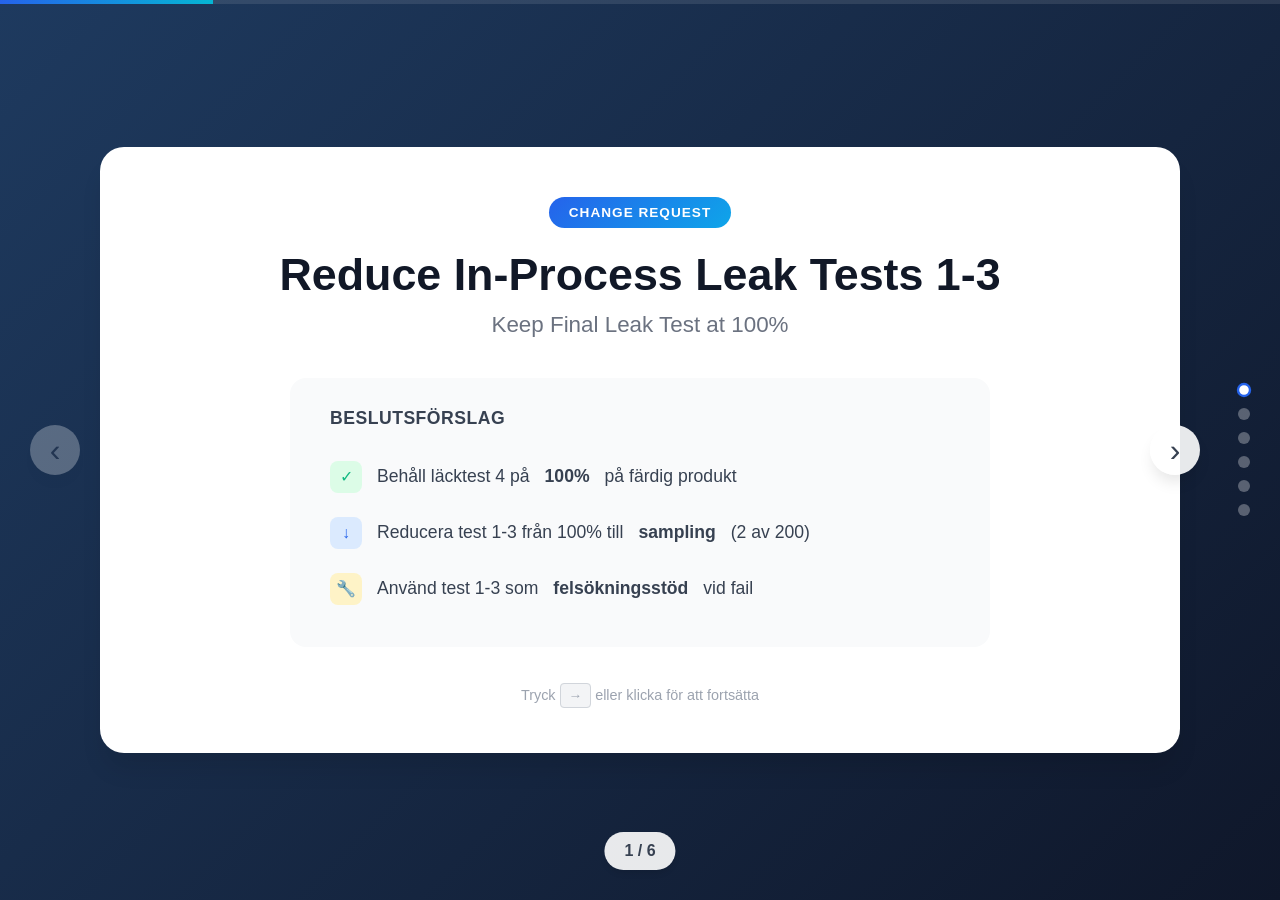
==== index.html @ bb5406ff "Add interactive presenter website for CR leak test reduction Creates a modern, interactive web-based" ====
<!DOCTYPE html>
<html lang="sv">
<head>
    <meta charset="UTF-8">
    <meta name="viewport" content="width=device-width, initial-scale=1.0">
    <title>Change Request - Reduce In-Process Leak Tests</title>
    <link rel="stylesheet" href="styles.css">
</head>
<body>
    <div class="presentation">
        <!-- Progress Bar -->
        <div class="progress-bar">
            <div class="progress-fill" id="progress"></div>
        </div>

        <!-- Navigation Dots -->
        <nav class="slide-nav" id="slideNav"></nav>

        <!-- Slide 1: Title -->
        <section class="slide active" data-slide="1">
            <div class="slide-content title-slide">
                <div class="badge">CHANGE REQUEST</div>
                <h1>Reduce In-Process Leak Tests 1-3</h1>
                <p class="subtitle">Keep Final Leak Test at 100%</p>

                <div class="decision-box">
                    <h3>Beslutsförslag</h3>
                    <ul>
                        <li><span class="icon keep">✓</span> Behåll läcktest 4 på <strong>100%</strong> på färdig produkt</li>
                        <li><span class="icon change">↓</span> Reducera test 1-3 från 100% till <strong>sampling</strong> (2 av 200)</li>
                        <li><span class="icon tool">🔧</span> Använd test 1-3 som <strong>felsökningsstöd</strong> vid fail</li>
                    </ul>
                </div>

                <div class="cta-hint">
                    <span>Tryck <kbd>→</kbd> eller klicka för att fortsätta</span>
                </div>
            </div>
        </section>

        <!-- Slide 2: Current State -->
        <section class="slide" data-slide="2">
            <div class="slide-content">
                <h2>Nuvarande läge & Problem</h2>

                <div class="two-columns">
                    <div class="column">
                        <h3>Nuvarande process</h3>
                        <div class="test-timeline">
                            <div class="test-item">
                                <div class="test-label">Test 1</div>
                                <div class="test-bar" style="--width: 37%">
                                    <span class="test-time">38s</span>
                                </div>
                            </div>
                            <div class="test-item">
                                <div class="test-label">Test 2</div>
                                <div class="test-bar" style="--width: 24%">
                                    <span class="test-time">25s</span>
                                </div>
                            </div>
                            <div class="test-item">
                                <div class="test-label">Test 3</div>
                                <div class="test-bar" style="--width: 38%">
                                    <span class="test-time">39s</span>
                                </div>
                            </div>
                            <div class="test-item final">
                                <div class="test-label">Test 4</div>
                                <div class="test-bar" style="--width: 40%">
                                    <span class="test-time">41s</span>
                                </div>
                            </div>
                        </div>
                        <div class="total-time">
                            Total: <strong class="counter" data-target="143">0</strong>s per enhet
                        </div>
                    </div>

                    <div class="column">
                        <h3>Problem</h3>
                        <div class="problem-list">
                            <div class="problem-item">
                                <div class="problem-icon">⏱️</div>
                                <div class="problem-text">
                                    <strong>Tidsdrivare</strong>
                                    <p>Test 1-3 utgör 71% av läcktesttiden</p>
                                </div>
                            </div>
                            <div class="problem-item">
                                <div class="problem-icon">📉</div>
                                <div class="problem-text">
                                    <strong>Låg rejection</strong>
                                    <p>Endast 0.1-0.3% reject rate</p>
                                </div>
                            </div>
                            <div class="problem-item">
                                <div class="problem-icon">🗑️</div>
                                <div class="problem-text">
                                    <strong>Ingen rework</strong>
                                    <p>Fail leder direkt till kassation</p>
                                </div>
                            </div>
                        </div>
                    </div>
                </div>
            </div>
        </section>

        <!-- Slide 3: Data -->
        <section class="slide" data-slide="3">
            <div class="slide-content">
                <h2>Data som motiverar förändringen</h2>

                <div class="data-section">
                    <h3>Historiska rejection rates</h3>
                    <div class="rejection-chart">
                        <div class="chart-bar">
                            <div class="bar-fill" style="--height: 33%" data-value="0.1%">
                                <span class="bar-label">Test 1</span>
                            </div>
                        </div>
                        <div class="chart-bar">
                            <div class="bar-fill" style="--height: 100%" data-value="0.3%">
                                <span class="bar-label">Test 2</span>
                            </div>
                        </div>
                        <div class="chart-bar">
                            <div class="bar-fill" style="--height: 67%" data-value="0.2%">
                                <span class="bar-label">Test 3</span>
                            </div>
                        </div>
                        <div class="chart-bar final-bar">
                            <div class="bar-fill" style="--height: 33%" data-value="0.1%">
                                <span class="bar-label">Test 4</span>
                            </div>
                        </div>
                    </div>
                    <div class="chart-scale">
                        <span>0%</span>
                        <span>0.3%</span>
                    </div>
                </div>

                <div class="key-point">
                    <div class="key-icon">🔑</div>
                    <div class="key-text">
                        <strong>Kärnpoäng</strong>
                        <p>Utgående produkt skyddas av <strong>Test 4 (100%)</strong> som är release-kriteriet.</p>
                        <p>Test 1-3 ger <em>liten extra kvalitetsnytta</em> relativt tidskostnaden.</p>
                    </div>
                </div>
            </div>
        </section>

        <!-- Slide 4: Proposed Change -->
        <section class="slide" data-slide="4">
            <div class="slide-content">
                <h2>Föreslagen ändring</h2>

                <div class="strategy-comparison">
                    <div class="strategy-box current">
                        <h3>Nuvarande</h3>
                        <div class="strategy-items">
                            <div class="strategy-item">Test 1 <span class="badge-inline red">100%</span></div>
                            <div class="strategy-item">Test 2 <span class="badge-inline red">100%</span></div>
                            <div class="strategy-item">Test 3 <span class="badge-inline red">100%</span></div>
                            <div class="strategy-item">Test 4 <span class="badge-inline green">100%</span></div>
                        </div>
                    </div>

                    <div class="arrow-transition">→</div>

                    <div class="strategy-box new">
                        <h3>Ny strategi</h3>
                        <div class="strategy-items">
                            <div class="strategy-item">Test 1-3 <span class="badge-inline blue">1% sampling</span></div>
                            <div class="strategy-item detail">2 av ~200 enheter per pass</div>
                            <div class="strategy-item">Test 4 <span class="badge-inline green">100%</span></div>
                            <div class="strategy-item detail">Oförändrat release-kriterium</div>
                        </div>
                    </div>
                </div>

                <div class="triggers-section">
                    <h3>Extra sampling triggers</h3>
                    <div class="trigger-grid">
                        <div class="trigger-item">
                            <span class="trigger-icon">🔄</span>
                            <span>Changeover</span>
                        </div>
                        <div class="trigger-item">
                            <span class="trigger-icon">🔧</span>
                            <span>Underhåll</span>
                        </div>
                        <div class="trigger-item">
                            <span class="trigger-icon">📦</span>
                            <span>Materialbyte</span>
                        </div>
                        <div class="trigger-item">
                            <span class="trigger-icon">⏸️</span>
                            <span>Större stopp</span>
                        </div>
                    </div>
                </div>

                <div class="fallback-note">
                    <strong>Vid fail i Test 4:</strong> Kör Test 1-3 för att lokalisera läckkälla + containment vid behov
                </div>
            </div>
        </section>

        <!-- Slide 5: Risk & Controls -->
        <section class="slide" data-slide="5">
            <div class="slide-content">
                <h2>Risk & Kontroller</h2>

                <div class="risk-grid">
                    <div class="risk-card patient">
                        <h4>Patientsäkerhet</h4>
                        <p class="risk-desc">Risk att läckande produkt släpps</p>
                        <div class="control">
                            <span class="control-label">Kontroll:</span>
                            <span class="control-text">100% sluttest kvarstår oförändrat</span>
                        </div>
                    </div>

                    <div class="risk-card internal">
                        <h4>Intern risk</h4>
                        <p class="risk-desc">Upptäckt senare ger mer värdebyggt skrot</p>
                        <div class="control">
                            <span class="control-label">Kontroll:</span>
                            <span class="control-text">Sampling + stop criteria</span>
                        </div>
                    </div>
                </div>

                <div class="controls-section">
                    <h3>Verifikation & Kontroller</h3>
                    <div class="control-list">
                        <div class="control-item">
                            <div class="control-number">1</div>
                            <div class="control-content">
                                <strong>Coverage verification</strong>
                                <p>Fault injection - visa att Test 4 detekterar läckage från steg 1-3</p>
                            </div>
                        </div>
                        <div class="control-item">
                            <div class="control-number">2</div>
                            <div class="control-content">
                                <strong>Trendmonitorering</strong>
                                <p>Test 4 fail rate per dag/skift</p>
                            </div>
                        </div>
                        <div class="control-item">
                            <div class="control-number">3</div>
                            <div class="control-content">
                                <strong>Stop criteria</strong>
                                <p>Vid signifikant ökning → revert till 100% in-process test</p>
                            </div>
                        </div>
                    </div>
                </div>
            </div>
        </section>

        <!-- Slide 6: Impact & Request -->
        <section class="slide" data-slide="6">
            <div class="slide-content">
                <h2>Effekt & Request</h2>

                <div class="impact-dashboard">
                    <div class="impact-card big">
                        <div class="impact-value">
                            <span class="counter" data-target="70.6">0</span><span class="unit">%</span>
                        </div>
                        <div class="impact-label">Reduktion av läcktesttid</div>
                        <div class="impact-detail">143s → 42s per enhet</div>
                    </div>

                    <div class="impact-card">
                        <div class="impact-value">
                            <span class="counter" data-target="101">0</span><span class="unit">s</span>
                        </div>
                        <div class="impact-label">Sparad tid per enhet</div>
                    </div>

                    <div class="impact-card">
                        <div class="impact-value">
                            <span class="counter" data-target="0.533" data-decimals="3">0</span><span class="unit"> MYR</span>
                        </div>
                        <div class="impact-label">Besparing per enhet</div>
                    </div>
                </div>

                <div class="batch-savings">
                    <h3>Per batch (200 enheter)</h3>
                    <div class="batch-grid">
                        <div class="batch-item">
                            <span class="batch-value">5.61h</span>
                            <span class="batch-label">Sparad tid</span>
                        </div>
                        <div class="batch-item">
                            <span class="batch-value">106.6 MYR</span>
                            <span class="batch-label">Sparad kostnad</span>
                        </div>
                        <div class="batch-item">
                            <span class="batch-value">~533 MYR</span>
                            <span class="batch-label">Per 1,000 enheter</span>
                        </div>
                    </div>
                </div>

                <div class="request-box">
                    <h3>Request</h3>
                    <ul>
                        <li>Godkänn pilot med definierad verifiering och stop criteria</li>
                        <li>Uppdatera control plan och work instructions</li>
                        <li>Definiera startdatum, ansvarig, och rapportering</li>
                    </ul>
                </div>

                <div class="quote-box">
                    <blockquote>
                        "Vi tar inte bort release-barriären, varje enhet sluttestas fortsatt på 100%.
                        Vi tar bort redundant 100% screening tidigare i flödet."
                    </blockquote>
                </div>
            </div>
        </section>

        <!-- Navigation Arrows -->
        <button class="nav-arrow prev" id="prevBtn" aria-label="Previous slide">‹</button>
        <button class="nav-arrow next" id="nextBtn" aria-label="Next slide">›</button>

        <!-- Slide Counter -->
        <div class="slide-counter">
            <span id="currentSlide">1</span> / <span id="totalSlides">6</span>
        </div>
    </div>

    <script src="script.js"></script>
</body>
</html>
---- styles.css ----
/* Reset & Base */
*, *::before, *::after {
    box-sizing: border-box;
    margin: 0;
    padding: 0;
}

:root {
    --primary: #2563eb;
    --primary-dark: #1d4ed8;
    --success: #10b981;
    --warning: #f59e0b;
    --danger: #ef4444;
    --gray-50: #f9fafb;
    --gray-100: #f3f4f6;
    --gray-200: #e5e7eb;
    --gray-300: #d1d5db;
    --gray-400: #9ca3af;
    --gray-500: #6b7280;
    --gray-600: #4b5563;
    --gray-700: #374151;
    --gray-800: #1f2937;
    --gray-900: #111827;
    --shadow-sm: 0 1px 2px rgba(0, 0, 0, 0.05);
    --shadow: 0 4px 6px -1px rgba(0, 0, 0, 0.1);
    --shadow-lg: 0 10px 15px -3px rgba(0, 0, 0, 0.1);
    --shadow-xl: 0 20px 25px -5px rgba(0, 0, 0, 0.1);
}

html {
    font-size: 16px;
}

body {
    font-family: -apple-system, BlinkMacSystemFont, 'Segoe UI', Roboto, Oxygen, Ubuntu, sans-serif;
    background: linear-gradient(135deg, #1e3a5f 0%, #0f172a 100%);
    min-height: 100vh;
    color: var(--gray-800);
    overflow: hidden;
}

/* Presentation Container */
.presentation {
    width: 100vw;
    height: 100vh;
    position: relative;
}

/* Progress Bar */
.progress-bar {
    position: fixed;
    top: 0;
    left: 0;
    width: 100%;
    height: 4px;
    background: rgba(255, 255, 255, 0.1);
    z-index: 100;
}

.progress-fill {
    height: 100%;
    background: linear-gradient(90deg, var(--primary), #06b6d4);
    width: 16.67%;
    transition: width 0.4s ease;
}

/* Slide Navigation Dots */
.slide-nav {
    position: fixed;
    right: 30px;
    top: 50%;
    transform: translateY(-50%);
    display: flex;
    flex-direction: column;
    gap: 12px;
    z-index: 100;
}

.slide-nav .dot {
    width: 12px;
    height: 12px;
    border-radius: 50%;
    background: rgba(255, 255, 255, 0.3);
    cursor: pointer;
    transition: all 0.3s ease;
    border: 2px solid transparent;
}

.slide-nav .dot:hover {
    background: rgba(255, 255, 255, 0.5);
}

.slide-nav .dot.active {
    background: white;
    border-color: var(--primary);
    transform: scale(1.2);
}

/* Slides */
.slide {
    position: absolute;
    top: 0;
    left: 0;
    width: 100%;
    height: 100%;
    display: flex;
    align-items: center;
    justify-content: center;
    padding: 60px 100px;
    opacity: 0;
    visibility: hidden;
    transform: translateX(50px);
    transition: all 0.5s ease;
}

.slide.active {
    opacity: 1;
    visibility: visible;
    transform: translateX(0);
}

.slide.prev {
    transform: translateX(-50px);
}

.slide-content {
    background: white;
    border-radius: 24px;
    padding: 50px 60px;
    max-width: 1200px;
    width: 100%;
    max-height: 90vh;
    overflow-y: auto;
    box-shadow: var(--shadow-xl);
    animation: slideUp 0.6s ease;
}

@keyframes slideUp {
    from {
        opacity: 0;
        transform: translateY(30px);
    }
    to {
        opacity: 1;
        transform: translateY(0);
    }
}

/* Title Slide */
.title-slide {
    text-align: center;
}

.badge {
    display: inline-block;
    background: linear-gradient(135deg, var(--primary), #0ea5e9);
    color: white;
    padding: 8px 20px;
    border-radius: 50px;
    font-size: 0.85rem;
    font-weight: 600;
    letter-spacing: 1px;
    margin-bottom: 20px;
}

.title-slide h1 {
    font-size: 2.8rem;
    color: var(--gray-900);
    margin-bottom: 10px;
    line-height: 1.2;
}

.subtitle {
    font-size: 1.4rem;
    color: var(--gray-500);
    margin-bottom: 40px;
}

.decision-box {
    background: var(--gray-50);
    border-radius: 16px;
    padding: 30px 40px;
    text-align: left;
    margin: 30px auto;
    max-width: 700px;
}

.decision-box h3 {
    color: var(--gray-700);
    margin-bottom: 20px;
    font-size: 1.1rem;
    text-transform: uppercase;
    letter-spacing: 0.5px;
}

.decision-box ul {
    list-style: none;
}

.decision-box li {
    padding: 12px 0;
    font-size: 1.1rem;
    color: var(--gray-700);
    display: flex;
    align-items: center;
    gap: 15px;
}

.decision-box .icon {
    width: 32px;
    height: 32px;
    border-radius: 8px;
    display: flex;
    align-items: center;
    justify-content: center;
    font-size: 1rem;
}

.icon.keep { background: #dcfce7; color: var(--success); }
.icon.change { background: #dbeafe; color: var(--primary); }
.icon.tool { background: #fef3c7; color: var(--warning); }

.cta-hint {
    margin-top: 40px;
    color: var(--gray-400);
    font-size: 0.9rem;
}

kbd {
    background: var(--gray-100);
    border: 1px solid var(--gray-300);
    border-radius: 4px;
    padding: 4px 8px;
    font-family: inherit;
    font-size: 0.85rem;
}

/* Headings */
h2 {
    font-size: 2rem;
    color: var(--gray-900);
    margin-bottom: 30px;
    position: relative;
    padding-bottom: 15px;
}

h2::after {
    content: '';
    position: absolute;
    bottom: 0;
    left: 0;
    width: 60px;
    height: 4px;
    background: linear-gradient(90deg, var(--primary), #06b6d4);
    border-radius: 2px;
}

h3 {
    font-size: 1.2rem;
    color: var(--gray-700);
    margin-bottom: 15px;
}

/* Two Columns Layout */
.two-columns {
    display: grid;
    grid-template-columns: 1fr 1fr;
    gap: 50px;
}

/* Test Timeline */
.test-timeline {
    margin: 20px 0;
}

.test-item {
    display: flex;
    align-items: center;
    margin-bottom: 15px;
}

.test-label {
    width: 70px;
    font-weight: 600;
    color: var(--gray-600);
    font-size: 0.95rem;
}

.test-bar {
    flex: 1;
    height: 36px;
    background: linear-gradient(90deg, #fecaca, #ef4444);
    border-radius: 8px;
    width: calc(var(--width) * 2.5);
    display: flex;
    align-items: center;
    justify-content: flex-end;
    padding-right: 12px;
    animation: growBar 0.8s ease forwards;
    transform-origin: left;
}

.test-item.final .test-bar {
    background: linear-gradient(90deg, #bbf7d0, #10b981);
}

@keyframes growBar {
    from { transform: scaleX(0); }
    to { transform: scaleX(1); }
}

.test-time {
    color: white;
    font-weight: 600;
    font-size: 0.9rem;
    text-shadow: 0 1px 2px rgba(0,0,0,0.2);
}

.total-time {
    font-size: 1.2rem;
    color: var(--gray-700);
    margin-top: 20px;
    padding: 15px;
    background: var(--gray-100);
    border-radius: 8px;
    text-align: center;
}

/* Problem List */
.problem-list {
    display: flex;
    flex-direction: column;
    gap: 20px;
}

.problem-item {
    display: flex;
    align-items: flex-start;
    gap: 15px;
    padding: 20px;
    background: var(--gray-50);
    border-radius: 12px;
    border-left: 4px solid var(--danger);
}

.problem-icon {
    font-size: 1.5rem;
}

.problem-text strong {
    display: block;
    color: var(--gray-800);
    margin-bottom: 5px;
}

.problem-text p {
    color: var(--gray-600);
    font-size: 0.95rem;
}

/* Data Section - Slide 3 */
.data-section {
    margin-bottom: 40px;
}

.rejection-chart {
    display: flex;
    justify-content: center;
    gap: 40px;
    height: 200px;
    align-items: flex-end;
    padding: 20px;
    background: var(--gray-50);
    border-radius: 16px;
    margin-bottom: 10px;
}

.chart-bar {
    display: flex;
    flex-direction: column;
    align-items: center;
    justify-content: flex-end;
    height: 100%;
}

.bar-fill {
    width: 60px;
    height: calc(var(--height) * 1.5);
    background: linear-gradient(180deg, #fca5a5, #ef4444);
    border-radius: 8px 8px 0 0;
    position: relative;
    animation: growHeight 1s ease forwards;
    transform-origin: bottom;
}

.chart-bar.final-bar .bar-fill {
    background: linear-gradient(180deg, #86efac, #10b981);
}

@keyframes growHeight {
    from { transform: scaleY(0); }
    to { transform: scaleY(1); }
}

.bar-fill::after {
    content: attr(data-value);
    position: absolute;
    top: -30px;
    left: 50%;
    transform: translateX(-50%);
    font-weight: 700;
    color: var(--gray-700);
    font-size: 1rem;
}

.bar-label {
    position: absolute;
    bottom: -35px;
    font-size: 0.9rem;
    color: var(--gray-600);
    font-weight: 500;
}

.chart-scale {
    display: flex;
    justify-content: space-between;
    max-width: 400px;
    margin: 0 auto;
    color: var(--gray-400);
    font-size: 0.85rem;
}

.key-point {
    display: flex;
    align-items: flex-start;
    gap: 20px;
    padding: 25px;
    background: linear-gradient(135deg, #eff6ff, #dbeafe);
    border-radius: 16px;
    border: 2px solid var(--primary);
    margin-top: 30px;
}

.key-icon {
    font-size: 2rem;
}

.key-text strong {
    font-size: 1.1rem;
    color: var(--gray-800);
    display: block;
    margin-bottom: 10px;
}

.key-text p {
    color: var(--gray-600);
    line-height: 1.6;
}

/* Strategy Comparison - Slide 4 */
.strategy-comparison {
    display: flex;
    align-items: center;
    justify-content: center;
    gap: 30px;
    margin-bottom: 40px;
}

.strategy-box {
    flex: 1;
    max-width: 350px;
    padding: 30px;
    border-radius: 16px;
    background: var(--gray-50);
}

.strategy-box.current {
    border: 2px solid var(--gray-300);
    opacity: 0.8;
}

.strategy-box.new {
    border: 2px solid var(--success);
    box-shadow: var(--shadow-lg);
}

.strategy-box h3 {
    text-align: center;
    margin-bottom: 20px;
}

.strategy-items {
    display: flex;
    flex-direction: column;
    gap: 10px;
}

.strategy-item {
    padding: 10px 15px;
    background: white;
    border-radius: 8px;
    font-weight: 500;
    display: flex;
    justify-content: space-between;
    align-items: center;
}

.strategy-item.detail {
    background: transparent;
    font-size: 0.85rem;
    color: var(--gray-500);
    padding: 5px 15px;
}

.badge-inline {
    padding: 4px 10px;
    border-radius: 20px;
    font-size: 0.8rem;
    font-weight: 600;
}

.badge-inline.red { background: #fee2e2; color: var(--danger); }
.badge-inline.green { background: #dcfce7; color: var(--success); }
.badge-inline.blue { background: #dbeafe; color: var(--primary); }

.arrow-transition {
    font-size: 3rem;
    color: var(--primary);
    font-weight: 300;
}

.triggers-section {
    text-align: center;
    margin-bottom: 30px;
}

.trigger-grid {
    display: flex;
    justify-content: center;
    gap: 20px;
    flex-wrap: wrap;
}

.trigger-item {
    display: flex;
    align-items: center;
    gap: 8px;
    padding: 12px 20px;
    background: var(--gray-100);
    border-radius: 50px;
    font-size: 0.95rem;
    color: var(--gray-700);
}

.trigger-icon {
    font-size: 1.1rem;
}

.fallback-note {
    background: #fef3c7;
    border: 1px solid #f59e0b;
    border-radius: 12px;
    padding: 15px 25px;
    text-align: center;
    color: var(--gray-700);
}

/* Risk Grid - Slide 5 */
.risk-grid {
    display: grid;
    grid-template-columns: 1fr 1fr;
    gap: 25px;
    margin-bottom: 40px;
}

.risk-card {
    padding: 25px;
    border-radius: 16px;
    background: white;
    border: 2px solid var(--gray-200);
}

.risk-card.patient {
    border-color: var(--danger);
    background: linear-gradient(135deg, #fff5f5, white);
}

.risk-card.internal {
    border-color: var(--warning);
    background: linear-gradient(135deg, #fffbeb, white);
}

.risk-card h4 {
    font-size: 1.1rem;
    color: var(--gray-800);
    margin-bottom: 10px;
}

.risk-desc {
    color: var(--gray-600);
    margin-bottom: 15px;
    font-size: 0.95rem;
}

.control {
    background: var(--gray-50);
    padding: 12px 15px;
    border-radius: 8px;
    font-size: 0.9rem;
}

.control-label {
    font-weight: 600;
    color: var(--gray-500);
}

.control-text {
    color: var(--gray-700);
}

.controls-section {
    background: var(--gray-50);
    border-radius: 16px;
    padding: 30px;
}

.control-list {
    display: flex;
    flex-direction: column;
    gap: 20px;
}

.control-item {
    display: flex;
    align-items: flex-start;
    gap: 20px;
}

.control-number {
    width: 36px;
    height: 36px;
    background: var(--primary);
    color: white;
    border-radius: 50%;
    display: flex;
    align-items: center;
    justify-content: center;
    font-weight: 700;
    flex-shrink: 0;
}

.control-content strong {
    display: block;
    color: var(--gray-800);
    margin-bottom: 5px;
}

.control-content p {
    color: var(--gray-600);
    font-size: 0.95rem;
}

/* Impact Dashboard - Slide 6 */
.impact-dashboard {
    display: grid;
    grid-template-columns: 1fr 1fr 1fr;
    gap: 25px;
    margin-bottom: 35px;
}

.impact-card {
    background: var(--gray-50);
    border-radius: 16px;
    padding: 25px;
    text-align: center;
}

.impact-card.big {
    grid-column: 1;
    background: linear-gradient(135deg, var(--primary), #0ea5e9);
    color: white;
}

.impact-card.big .impact-label,
.impact-card.big .impact-detail {
    color: rgba(255, 255, 255, 0.9);
}

.impact-value {
    font-size: 2.5rem;
    font-weight: 700;
    color: var(--gray-900);
    line-height: 1;
    margin-bottom: 10px;
}

.impact-card.big .impact-value {
    color: white;
    font-size: 3rem;
}

.unit {
    font-size: 1.5rem;
    font-weight: 500;
}

.impact-label {
    font-size: 0.95rem;
    color: var(--gray-600);
    margin-bottom: 5px;
}

.impact-detail {
    font-size: 0.85rem;
    color: var(--gray-400);
}

.batch-savings {
    background: var(--gray-50);
    border-radius: 16px;
    padding: 25px;
    margin-bottom: 30px;
}

.batch-savings h3 {
    text-align: center;
    margin-bottom: 20px;
}

.batch-grid {
    display: grid;
    grid-template-columns: repeat(3, 1fr);
    gap: 20px;
}

.batch-item {
    text-align: center;
}

.batch-value {
    display: block;
    font-size: 1.5rem;
    font-weight: 700;
    color: var(--success);
    margin-bottom: 5px;
}

.batch-label {
    font-size: 0.9rem;
    color: var(--gray-500);
}

.request-box {
    background: linear-gradient(135deg, #eff6ff, #dbeafe);
    border: 2px solid var(--primary);
    border-radius: 16px;
    padding: 25px;
    margin-bottom: 25px;
}

.request-box h3 {
    color: var(--primary-dark);
    margin-bottom: 15px;
}

.request-box ul {
    list-style: none;
}

.request-box li {
    padding: 8px 0;
    color: var(--gray-700);
    padding-left: 25px;
    position: relative;
}

.request-box li::before {
    content: '→';
    position: absolute;
    left: 0;
    color: var(--primary);
    font-weight: bold;
}

.quote-box {
    text-align: center;
}

.quote-box blockquote {
    font-size: 1.1rem;
    font-style: italic;
    color: var(--gray-600);
    line-height: 1.6;
    padding: 0 40px;
    position: relative;
}

.quote-box blockquote::before,
.quote-box blockquote::after {
    content: '"';
    font-size: 3rem;
    color: var(--gray-300);
    position: absolute;
    line-height: 1;
}

.quote-box blockquote::before {
    left: 0;
    top: -10px;
}

.quote-box blockquote::after {
    right: 0;
    bottom: -30px;
}

/* Navigation Arrows */
.nav-arrow {
    position: fixed;
    top: 50%;
    transform: translateY(-50%);
    width: 50px;
    height: 50px;
    background: rgba(255, 255, 255, 0.9);
    border: none;
    border-radius: 50%;
    font-size: 2rem;
    color: var(--gray-700);
    cursor: pointer;
    transition: all 0.3s ease;
    box-shadow: var(--shadow-lg);
    z-index: 100;
}

.nav-arrow:hover {
    background: white;
    transform: translateY(-50%) scale(1.1);
}

.nav-arrow:active {
    transform: translateY(-50%) scale(0.95);
}

.nav-arrow.prev { left: 30px; }
.nav-arrow.next { right: 80px; }

.nav-arrow:disabled {
    opacity: 0.3;
    cursor: not-allowed;
}

.nav-arrow:disabled:hover {
    transform: translateY(-50%);
}

/* Slide Counter */
.slide-counter {
    position: fixed;
    bottom: 30px;
    left: 50%;
    transform: translateX(-50%);
    background: rgba(255, 255, 255, 0.9);
    padding: 10px 20px;
    border-radius: 50px;
    font-weight: 600;
    color: var(--gray-700);
    box-shadow: var(--shadow);
    z-index: 100;
}

/* Counter Animation */
.counter {
    display: inline-block;
}

/* Responsive */
@media (max-width: 1024px) {
    .slide {
        padding: 40px 60px;
    }

    .slide-content {
        padding: 35px 40px;
    }

    h2 {
        font-size: 1.6rem;
    }

    .title-slide h1 {
        font-size: 2rem;
    }

    .two-columns,
    .risk-grid,
    .impact-dashboard,
    .batch-grid {
        grid-template-columns: 1fr;
    }

    .strategy-comparison {
        flex-direction: column;
    }

    .arrow-transition {
        transform: rotate(90deg);
    }

    .impact-card.big {
        grid-column: 1;
    }
}

@media (max-width: 768px) {
    .slide {
        padding: 20px;
    }

    .slide-content {
        padding: 25px;
    }

    .slide-nav {
        right: 10px;
    }

    .nav-arrow {
        width: 40px;
        height: 40px;
        font-size: 1.5rem;
    }

    .nav-arrow.prev { left: 10px; }
    .nav-arrow.next { right: 50px; }
}
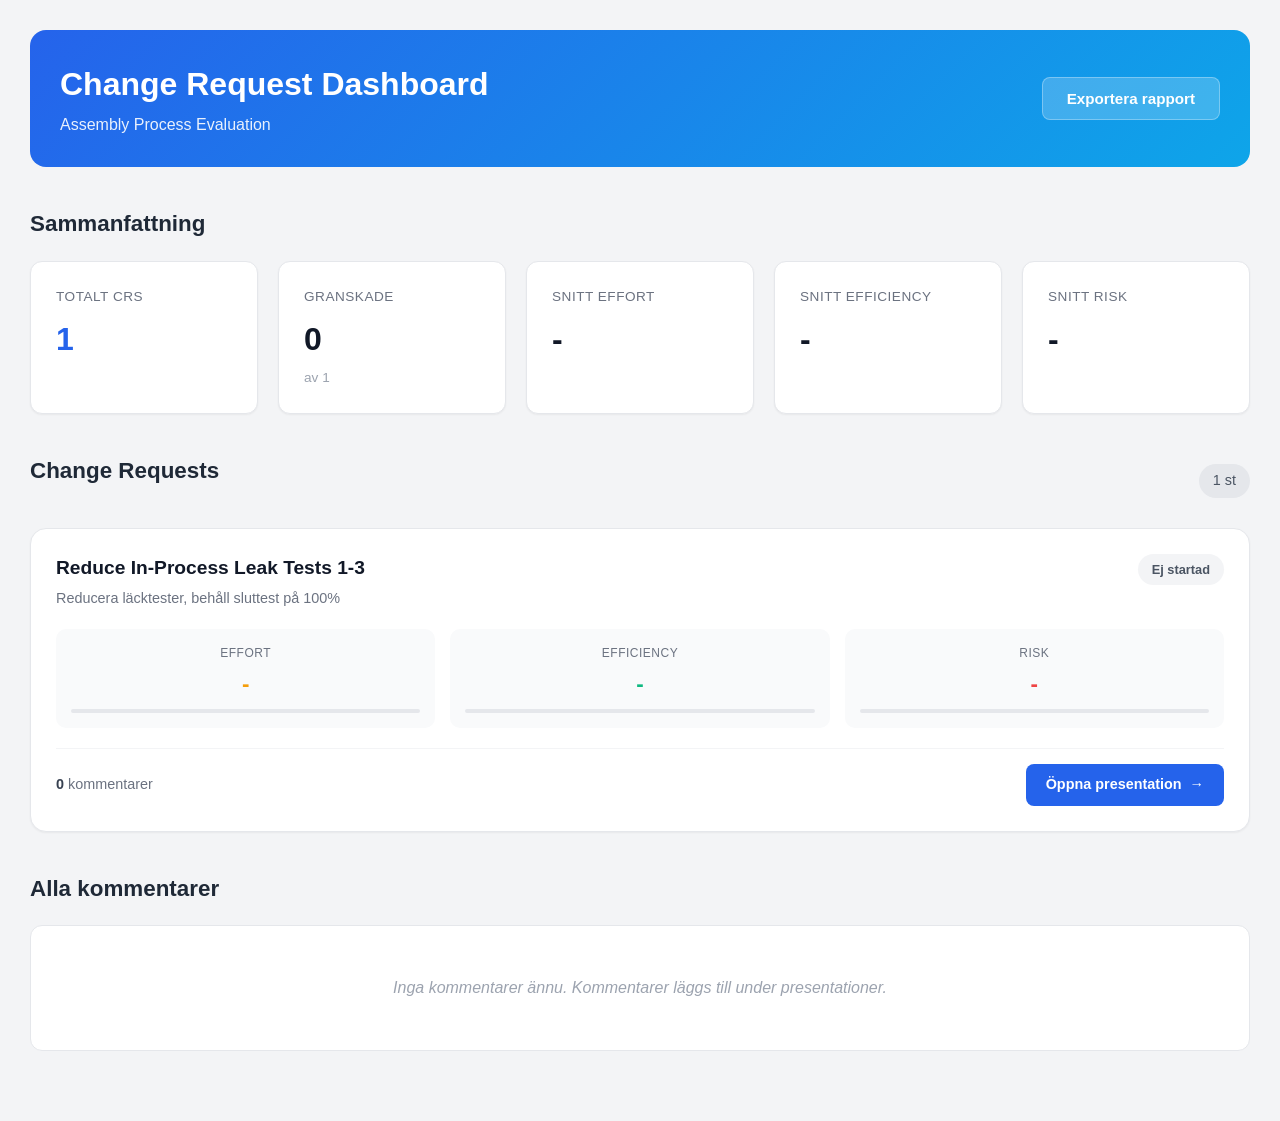
==== commit 71249ea1: "Add dashboard with scoring system and review panel Major features added:  Dashboard (index.html): - " ====
--- a/index.html
+++ b/index.html
@@ -3,342 +3,64 @@
 <head>
     <meta charset="UTF-8">
     <meta name="viewport" content="width=device-width, initial-scale=1.0">
-    <title>Change Request - Reduce In-Process Leak Tests</title>
-    <link rel="stylesheet" href="styles.css">
+    <title>CR Dashboard - Change Request Review</title>
+    <link rel="stylesheet" href="dashboard.css">
 </head>
 <body>
-    <div class="presentation">
-        <!-- Progress Bar -->
-        <div class="progress-bar">
-            <div class="progress-fill" id="progress"></div>
-        </div>
+    <div class="dashboard">
+        <!-- Header -->
+        <header class="dashboard-header">
+            <div class="header-content">
+                <h1>Change Request Dashboard</h1>
+                <p class="header-subtitle">Assembly Process Evaluation</p>
+            </div>
+            <div class="header-actions">
+                <button class="btn btn-secondary" id="exportBtn">Exportera rapport</button>
+            </div>
+        </header>
 
-        <!-- Navigation Dots -->
-        <nav class="slide-nav" id="slideNav"></nav>
-
-        <!-- Slide 1: Title -->
-        <section class="slide active" data-slide="1">
-            <div class="slide-content title-slide">
-                <div class="badge">CHANGE REQUEST</div>
-                <h1>Reduce In-Process Leak Tests 1-3</h1>
-                <p class="subtitle">Keep Final Leak Test at 100%</p>
-
-                <div class="decision-box">
-                    <h3>Beslutsförslag</h3>
-                    <ul>
-                        <li><span class="icon keep">✓</span> Behåll läcktest 4 på <strong>100%</strong> på färdig produkt</li>
-                        <li><span class="icon change">↓</span> Reducera test 1-3 från 100% till <strong>sampling</strong> (2 av 200)</li>
-                        <li><span class="icon tool">🔧</span> Använd test 1-3 som <strong>felsökningsstöd</strong> vid fail</li>
-                    </ul>
-                </div>
-
-                <div class="cta-hint">
-                    <span>Tryck <kbd>→</kbd> eller klicka för att fortsätta</span>
-                </div>
+        <!-- Summary Cards -->
+        <section class="summary-section">
+            <h2>Sammanfattning</h2>
+            <div class="summary-grid" id="summaryGrid">
+                <!-- Populated by JavaScript -->
             </div>
         </section>
 
-        <!-- Slide 2: Current State -->
-        <section class="slide" data-slide="2">
-            <div class="slide-content">
-                <h2>Nuvarande läge & Problem</h2>
+        <!-- CR List -->
+        <section class="cr-section">
+            <div class="section-header">
+                <h2>Change Requests</h2>
+                <span class="cr-count" id="crCount">0 st</span>
+            </div>
 
-                <div class="two-columns">
-                    <div class="column">
-                        <h3>Nuvarande process</h3>
-                        <div class="test-timeline">
-                            <div class="test-item">
-                                <div class="test-label">Test 1</div>
-                                <div class="test-bar" style="--width: 37%">
-                                    <span class="test-time">38s</span>
-                                </div>
-                            </div>
-                            <div class="test-item">
-                                <div class="test-label">Test 2</div>
-                                <div class="test-bar" style="--width: 24%">
-                                    <span class="test-time">25s</span>
-                                </div>
-                            </div>
-                            <div class="test-item">
-                                <div class="test-label">Test 3</div>
-                                <div class="test-bar" style="--width: 38%">
-                                    <span class="test-time">39s</span>
-                                </div>
-                            </div>
-                            <div class="test-item final">
-                                <div class="test-label">Test 4</div>
-                                <div class="test-bar" style="--width: 40%">
-                                    <span class="test-time">41s</span>
-                                </div>
-                            </div>
-                        </div>
-                        <div class="total-time">
-                            Total: <strong class="counter" data-target="143">0</strong>s per enhet
-                        </div>
-                    </div>
-
-                    <div class="column">
-                        <h3>Problem</h3>
-                        <div class="problem-list">
-                            <div class="problem-item">
-                                <div class="problem-icon">⏱️</div>
-                                <div class="problem-text">
-                                    <strong>Tidsdrivare</strong>
-                                    <p>Test 1-3 utgör 71% av läcktesttiden</p>
-                                </div>
-                            </div>
-                            <div class="problem-item">
-                                <div class="problem-icon">📉</div>
-                                <div class="problem-text">
-                                    <strong>Låg rejection</strong>
-                                    <p>Endast 0.1-0.3% reject rate</p>
-                                </div>
-                            </div>
-                            <div class="problem-item">
-                                <div class="problem-icon">🗑️</div>
-                                <div class="problem-text">
-                                    <strong>Ingen rework</strong>
-                                    <p>Fail leder direkt till kassation</p>
-                                </div>
-                            </div>
-                        </div>
-                    </div>
-                </div>
+            <div class="cr-list" id="crList">
+                <!-- CR Cards populated by JavaScript -->
             </div>
         </section>
 
-        <!-- Slide 3: Data -->
-        <section class="slide" data-slide="3">
-            <div class="slide-content">
-                <h2>Data som motiverar förändringen</h2>
-
-                <div class="data-section">
-                    <h3>Historiska rejection rates</h3>
-                    <div class="rejection-chart">
-                        <div class="chart-bar">
-                            <div class="bar-fill" style="--height: 33%" data-value="0.1%">
-                                <span class="bar-label">Test 1</span>
-                            </div>
-                        </div>
-                        <div class="chart-bar">
-                            <div class="bar-fill" style="--height: 100%" data-value="0.3%">
-                                <span class="bar-label">Test 2</span>
-                            </div>
-                        </div>
-                        <div class="chart-bar">
-                            <div class="bar-fill" style="--height: 67%" data-value="0.2%">
-                                <span class="bar-label">Test 3</span>
-                            </div>
-                        </div>
-                        <div class="chart-bar final-bar">
-                            <div class="bar-fill" style="--height: 33%" data-value="0.1%">
-                                <span class="bar-label">Test 4</span>
-                            </div>
-                        </div>
-                    </div>
-                    <div class="chart-scale">
-                        <span>0%</span>
-                        <span>0.3%</span>
-                    </div>
-                </div>
-
-                <div class="key-point">
-                    <div class="key-icon">🔑</div>
-                    <div class="key-text">
-                        <strong>Kärnpoäng</strong>
-                        <p>Utgående produkt skyddas av <strong>Test 4 (100%)</strong> som är release-kriteriet.</p>
-                        <p>Test 1-3 ger <em>liten extra kvalitetsnytta</em> relativt tidskostnaden.</p>
-                    </div>
-                </div>
+        <!-- Comments Overview -->
+        <section class="comments-section">
+            <h2>Alla kommentarer</h2>
+            <div class="comments-list" id="allComments">
+                <p class="empty-state">Inga kommentarer ännu. Kommentarer läggs till under presentationer.</p>
             </div>
         </section>
+    </div>
 
-        <!-- Slide 4: Proposed Change -->
-        <section class="slide" data-slide="4">
-            <div class="slide-content">
-                <h2>Föreslagen ändring</h2>
-
-                <div class="strategy-comparison">
-                    <div class="strategy-box current">
-                        <h3>Nuvarande</h3>
-                        <div class="strategy-items">
-                            <div class="strategy-item">Test 1 <span class="badge-inline red">100%</span></div>
-                            <div class="strategy-item">Test 2 <span class="badge-inline red">100%</span></div>
-                            <div class="strategy-item">Test 3 <span class="badge-inline red">100%</span></div>
-                            <div class="strategy-item">Test 4 <span class="badge-inline green">100%</span></div>
-                        </div>
-                    </div>
-
-                    <div class="arrow-transition">→</div>
-
-                    <div class="strategy-box new">
-                        <h3>Ny strategi</h3>
-                        <div class="strategy-items">
-                            <div class="strategy-item">Test 1-3 <span class="badge-inline blue">1% sampling</span></div>
-                            <div class="strategy-item detail">2 av ~200 enheter per pass</div>
-                            <div class="strategy-item">Test 4 <span class="badge-inline green">100%</span></div>
-                            <div class="strategy-item detail">Oförändrat release-kriterium</div>
-                        </div>
-                    </div>
-                </div>
-
-                <div class="triggers-section">
-                    <h3>Extra sampling triggers</h3>
-                    <div class="trigger-grid">
-                        <div class="trigger-item">
-                            <span class="trigger-icon">🔄</span>
-                            <span>Changeover</span>
-                        </div>
-                        <div class="trigger-item">
-                            <span class="trigger-icon">🔧</span>
-                            <span>Underhåll</span>
-                        </div>
-                        <div class="trigger-item">
-                            <span class="trigger-icon">📦</span>
-                            <span>Materialbyte</span>
-                        </div>
-                        <div class="trigger-item">
-                            <span class="trigger-icon">⏸️</span>
-                            <span>Större stopp</span>
-                        </div>
-                    </div>
-                </div>
-
-                <div class="fallback-note">
-                    <strong>Vid fail i Test 4:</strong> Kör Test 1-3 för att lokalisera läckkälla + containment vid behov
-                </div>
+    <!-- Modal for viewing/editing CR details -->
+    <div class="modal" id="crModal">
+        <div class="modal-content">
+            <div class="modal-header">
+                <h3 id="modalTitle">CR Detaljer</h3>
+                <button class="modal-close" id="modalClose">&times;</button>
             </div>
-        </section>
-
-        <!-- Slide 5: Risk & Controls -->
-        <section class="slide" data-slide="5">
-            <div class="slide-content">
-                <h2>Risk & Kontroller</h2>
-
-                <div class="risk-grid">
-                    <div class="risk-card patient">
-                        <h4>Patientsäkerhet</h4>
-                        <p class="risk-desc">Risk att läckande produkt släpps</p>
-                        <div class="control">
-                            <span class="control-label">Kontroll:</span>
-                            <span class="control-text">100% sluttest kvarstår oförändrat</span>
-                        </div>
-                    </div>
-
-                    <div class="risk-card internal">
-                        <h4>Intern risk</h4>
-                        <p class="risk-desc">Upptäckt senare ger mer värdebyggt skrot</p>
-                        <div class="control">
-                            <span class="control-label">Kontroll:</span>
-                            <span class="control-text">Sampling + stop criteria</span>
-                        </div>
-                    </div>
-                </div>
-
-                <div class="controls-section">
-                    <h3>Verifikation & Kontroller</h3>
-                    <div class="control-list">
-                        <div class="control-item">
-                            <div class="control-number">1</div>
-                            <div class="control-content">
-                                <strong>Coverage verification</strong>
-                                <p>Fault injection - visa att Test 4 detekterar läckage från steg 1-3</p>
-                            </div>
-                        </div>
-                        <div class="control-item">
-                            <div class="control-number">2</div>
-                            <div class="control-content">
-                                <strong>Trendmonitorering</strong>
-                                <p>Test 4 fail rate per dag/skift</p>
-                            </div>
-                        </div>
-                        <div class="control-item">
-                            <div class="control-number">3</div>
-                            <div class="control-content">
-                                <strong>Stop criteria</strong>
-                                <p>Vid signifikant ökning → revert till 100% in-process test</p>
-                            </div>
-                        </div>
-                    </div>
-                </div>
+            <div class="modal-body" id="modalBody">
+                <!-- Content loaded dynamically -->
             </div>
-        </section>
-
-        <!-- Slide 6: Impact & Request -->
-        <section class="slide" data-slide="6">
-            <div class="slide-content">
-                <h2>Effekt & Request</h2>
-
-                <div class="impact-dashboard">
-                    <div class="impact-card big">
-                        <div class="impact-value">
-                            <span class="counter" data-target="70.6">0</span><span class="unit">%</span>
-                        </div>
-                        <div class="impact-label">Reduktion av läcktesttid</div>
-                        <div class="impact-detail">143s → 42s per enhet</div>
-                    </div>
-
-                    <div class="impact-card">
-                        <div class="impact-value">
-                            <span class="counter" data-target="101">0</span><span class="unit">s</span>
-                        </div>
-                        <div class="impact-label">Sparad tid per enhet</div>
-                    </div>
-
-                    <div class="impact-card">
-                        <div class="impact-value">
-                            <span class="counter" data-target="0.533" data-decimals="3">0</span><span class="unit"> MYR</span>
-                        </div>
-                        <div class="impact-label">Besparing per enhet</div>
-                    </div>
-                </div>
-
-                <div class="batch-savings">
-                    <h3>Per batch (200 enheter)</h3>
-                    <div class="batch-grid">
-                        <div class="batch-item">
-                            <span class="batch-value">5.61h</span>
-                            <span class="batch-label">Sparad tid</span>
-                        </div>
-                        <div class="batch-item">
-                            <span class="batch-value">106.6 MYR</span>
-                            <span class="batch-label">Sparad kostnad</span>
-                        </div>
-                        <div class="batch-item">
-                            <span class="batch-value">~533 MYR</span>
-                            <span class="batch-label">Per 1,000 enheter</span>
-                        </div>
-                    </div>
-                </div>
-
-                <div class="request-box">
-                    <h3>Request</h3>
-                    <ul>
-                        <li>Godkänn pilot med definierad verifiering och stop criteria</li>
-                        <li>Uppdatera control plan och work instructions</li>
-                        <li>Definiera startdatum, ansvarig, och rapportering</li>
-                    </ul>
-                </div>
-
-                <div class="quote-box">
-                    <blockquote>
-                        "Vi tar inte bort release-barriären, varje enhet sluttestas fortsatt på 100%.
-                        Vi tar bort redundant 100% screening tidigare i flödet."
-                    </blockquote>
-                </div>
-            </div>
-        </section>
-
-        <!-- Navigation Arrows -->
-        <button class="nav-arrow prev" id="prevBtn" aria-label="Previous slide">‹</button>
-        <button class="nav-arrow next" id="nextBtn" aria-label="Next slide">›</button>
-
-        <!-- Slide Counter -->
-        <div class="slide-counter">
-            <span id="currentSlide">1</span> / <span id="totalSlides">6</span>
         </div>
     </div>
 
-    <script src="script.js"></script>
+    <script src="dashboard.js"></script>
 </body>
 </html>
--- a/dashboard.css
+++ b/dashboard.css
@@ -0,0 +1,448 @@
+/* Dashboard Styles */
+*, *::before, *::after {
+    box-sizing: border-box;
+    margin: 0;
+    padding: 0;
+}
+
+:root {
+    --primary: #2563eb;
+    --primary-dark: #1d4ed8;
+    --primary-light: #3b82f6;
+    --success: #10b981;
+    --success-light: #34d399;
+    --warning: #f59e0b;
+    --danger: #ef4444;
+    --gray-50: #f9fafb;
+    --gray-100: #f3f4f6;
+    --gray-200: #e5e7eb;
+    --gray-300: #d1d5db;
+    --gray-400: #9ca3af;
+    --gray-500: #6b7280;
+    --gray-600: #4b5563;
+    --gray-700: #374151;
+    --gray-800: #1f2937;
+    --gray-900: #111827;
+    --shadow-sm: 0 1px 2px rgba(0, 0, 0, 0.05);
+    --shadow: 0 4px 6px -1px rgba(0, 0, 0, 0.1);
+    --shadow-lg: 0 10px 15px -3px rgba(0, 0, 0, 0.1);
+    --radius: 12px;
+    --radius-lg: 16px;
+}
+
+body {
+    font-family: -apple-system, BlinkMacSystemFont, 'Segoe UI', Roboto, Oxygen, Ubuntu, sans-serif;
+    background: var(--gray-100);
+    min-height: 100vh;
+    color: var(--gray-800);
+    line-height: 1.5;
+}
+
+.dashboard {
+    max-width: 1400px;
+    margin: 0 auto;
+    padding: 30px;
+}
+
+/* Header */
+.dashboard-header {
+    display: flex;
+    justify-content: space-between;
+    align-items: center;
+    margin-bottom: 40px;
+    padding: 30px;
+    background: linear-gradient(135deg, var(--primary), #0ea5e9);
+    border-radius: var(--radius-lg);
+    color: white;
+}
+
+.dashboard-header h1 {
+    font-size: 2rem;
+    font-weight: 700;
+    margin-bottom: 5px;
+}
+
+.header-subtitle {
+    opacity: 0.9;
+    font-size: 1rem;
+}
+
+.btn {
+    padding: 12px 24px;
+    border-radius: 8px;
+    font-weight: 600;
+    font-size: 0.95rem;
+    cursor: pointer;
+    transition: all 0.2s ease;
+    border: none;
+}
+
+.btn-primary {
+    background: white;
+    color: var(--primary);
+}
+
+.btn-primary:hover {
+    background: var(--gray-100);
+    transform: translateY(-1px);
+}
+
+.btn-secondary {
+    background: rgba(255,255,255,0.2);
+    color: white;
+    border: 1px solid rgba(255,255,255,0.3);
+}
+
+.btn-secondary:hover {
+    background: rgba(255,255,255,0.3);
+}
+
+/* Section Headers */
+section {
+    margin-bottom: 40px;
+}
+
+section h2 {
+    font-size: 1.4rem;
+    color: var(--gray-800);
+    margin-bottom: 20px;
+    display: flex;
+    align-items: center;
+    gap: 10px;
+}
+
+.section-header {
+    display: flex;
+    justify-content: space-between;
+    align-items: center;
+    margin-bottom: 20px;
+}
+
+.cr-count {
+    background: var(--gray-200);
+    padding: 6px 14px;
+    border-radius: 20px;
+    font-size: 0.9rem;
+    color: var(--gray-600);
+}
+
+/* Summary Grid */
+.summary-grid {
+    display: grid;
+    grid-template-columns: repeat(auto-fit, minmax(200px, 1fr));
+    gap: 20px;
+}
+
+.summary-card {
+    background: white;
+    border-radius: var(--radius);
+    padding: 25px;
+    box-shadow: var(--shadow-sm);
+    border: 1px solid var(--gray-200);
+}
+
+.summary-card .label {
+    font-size: 0.85rem;
+    color: var(--gray-500);
+    text-transform: uppercase;
+    letter-spacing: 0.5px;
+    margin-bottom: 8px;
+}
+
+.summary-card .value {
+    font-size: 2rem;
+    font-weight: 700;
+    color: var(--gray-900);
+}
+
+.summary-card .value.highlight {
+    color: var(--primary);
+}
+
+.summary-card .subtext {
+    font-size: 0.85rem;
+    color: var(--gray-400);
+    margin-top: 5px;
+}
+
+/* CR List */
+.cr-list {
+    display: flex;
+    flex-direction: column;
+    gap: 16px;
+}
+
+.cr-card {
+    background: white;
+    border-radius: var(--radius-lg);
+    padding: 25px;
+    box-shadow: var(--shadow-sm);
+    border: 1px solid var(--gray-200);
+    transition: all 0.2s ease;
+    cursor: pointer;
+}
+
+.cr-card:hover {
+    box-shadow: var(--shadow-lg);
+    transform: translateY(-2px);
+    border-color: var(--primary-light);
+}
+
+.cr-card-header {
+    display: flex;
+    justify-content: space-between;
+    align-items: flex-start;
+    margin-bottom: 20px;
+}
+
+.cr-card-title {
+    font-size: 1.2rem;
+    font-weight: 600;
+    color: var(--gray-900);
+    margin-bottom: 5px;
+}
+
+.cr-card-subtitle {
+    font-size: 0.9rem;
+    color: var(--gray-500);
+}
+
+.cr-status {
+    padding: 6px 14px;
+    border-radius: 20px;
+    font-size: 0.8rem;
+    font-weight: 600;
+}
+
+.cr-status.pending {
+    background: #fef3c7;
+    color: #b45309;
+}
+
+.cr-status.reviewed {
+    background: #d1fae5;
+    color: #047857;
+}
+
+.cr-status.not-started {
+    background: var(--gray-100);
+    color: var(--gray-600);
+}
+
+/* Score Display */
+.cr-scores {
+    display: grid;
+    grid-template-columns: repeat(3, 1fr);
+    gap: 15px;
+    margin-bottom: 20px;
+}
+
+.score-item {
+    text-align: center;
+    padding: 15px;
+    background: var(--gray-50);
+    border-radius: 10px;
+}
+
+.score-label {
+    font-size: 0.75rem;
+    color: var(--gray-500);
+    text-transform: uppercase;
+    letter-spacing: 0.5px;
+    margin-bottom: 5px;
+}
+
+.score-value {
+    font-size: 1.8rem;
+    font-weight: 700;
+}
+
+.score-value.not-set {
+    color: var(--gray-300);
+    font-size: 1.4rem;
+}
+
+.score-item.effort .score-value { color: var(--warning); }
+.score-item.efficiency .score-value { color: var(--success); }
+.score-item.risk .score-value { color: var(--danger); }
+
+.score-bar {
+    height: 4px;
+    background: var(--gray-200);
+    border-radius: 2px;
+    margin-top: 8px;
+    overflow: hidden;
+}
+
+.score-bar-fill {
+    height: 100%;
+    border-radius: 2px;
+    transition: width 0.3s ease;
+}
+
+.score-item.effort .score-bar-fill { background: var(--warning); }
+.score-item.efficiency .score-bar-fill { background: var(--success); }
+.score-item.risk .score-bar-fill { background: var(--danger); }
+
+/* CR Actions */
+.cr-card-footer {
+    display: flex;
+    justify-content: space-between;
+    align-items: center;
+    padding-top: 15px;
+    border-top: 1px solid var(--gray-100);
+}
+
+.cr-comments-preview {
+    font-size: 0.9rem;
+    color: var(--gray-500);
+}
+
+.cr-comments-preview strong {
+    color: var(--gray-700);
+}
+
+.btn-view {
+    padding: 10px 20px;
+    background: var(--primary);
+    color: white;
+    border-radius: 8px;
+    font-weight: 600;
+    font-size: 0.9rem;
+    text-decoration: none;
+    transition: all 0.2s ease;
+    display: inline-flex;
+    align-items: center;
+    gap: 8px;
+}
+
+.btn-view:hover {
+    background: var(--primary-dark);
+}
+
+/* Comments Section */
+.comments-list {
+    background: white;
+    border-radius: var(--radius);
+    padding: 20px;
+    border: 1px solid var(--gray-200);
+}
+
+.comment-item {
+    padding: 15px;
+    border-bottom: 1px solid var(--gray-100);
+}
+
+.comment-item:last-child {
+    border-bottom: none;
+}
+
+.comment-header {
+    display: flex;
+    justify-content: space-between;
+    margin-bottom: 8px;
+}
+
+.comment-cr {
+    font-weight: 600;
+    color: var(--primary);
+    font-size: 0.9rem;
+}
+
+.comment-time {
+    font-size: 0.8rem;
+    color: var(--gray-400);
+}
+
+.comment-text {
+    color: var(--gray-700);
+    font-size: 0.95rem;
+}
+
+.empty-state {
+    color: var(--gray-400);
+    text-align: center;
+    padding: 30px;
+    font-style: italic;
+}
+
+/* Modal */
+.modal {
+    display: none;
+    position: fixed;
+    top: 0;
+    left: 0;
+    width: 100%;
+    height: 100%;
+    background: rgba(0, 0, 0, 0.5);
+    z-index: 1000;
+    align-items: center;
+    justify-content: center;
+}
+
+.modal.active {
+    display: flex;
+}
+
+.modal-content {
+    background: white;
+    border-radius: var(--radius-lg);
+    width: 90%;
+    max-width: 600px;
+    max-height: 80vh;
+    overflow-y: auto;
+    box-shadow: var(--shadow-xl);
+}
+
+.modal-header {
+    display: flex;
+    justify-content: space-between;
+    align-items: center;
+    padding: 20px 25px;
+    border-bottom: 1px solid var(--gray-200);
+}
+
+.modal-header h3 {
+    font-size: 1.2rem;
+    color: var(--gray-900);
+}
+
+.modal-close {
+    background: none;
+    border: none;
+    font-size: 1.5rem;
+    color: var(--gray-400);
+    cursor: pointer;
+    padding: 5px;
+    line-height: 1;
+}
+
+.modal-close:hover {
+    color: var(--gray-600);
+}
+
+.modal-body {
+    padding: 25px;
+}
+
+/* Responsive */
+@media (max-width: 768px) {
+    .dashboard {
+        padding: 15px;
+    }
+
+    .dashboard-header {
+        flex-direction: column;
+        text-align: center;
+        gap: 20px;
+    }
+
+    .cr-scores {
+        grid-template-columns: 1fr;
+    }
+
+    .cr-card-footer {
+        flex-direction: column;
+        gap: 15px;
+    }
+}
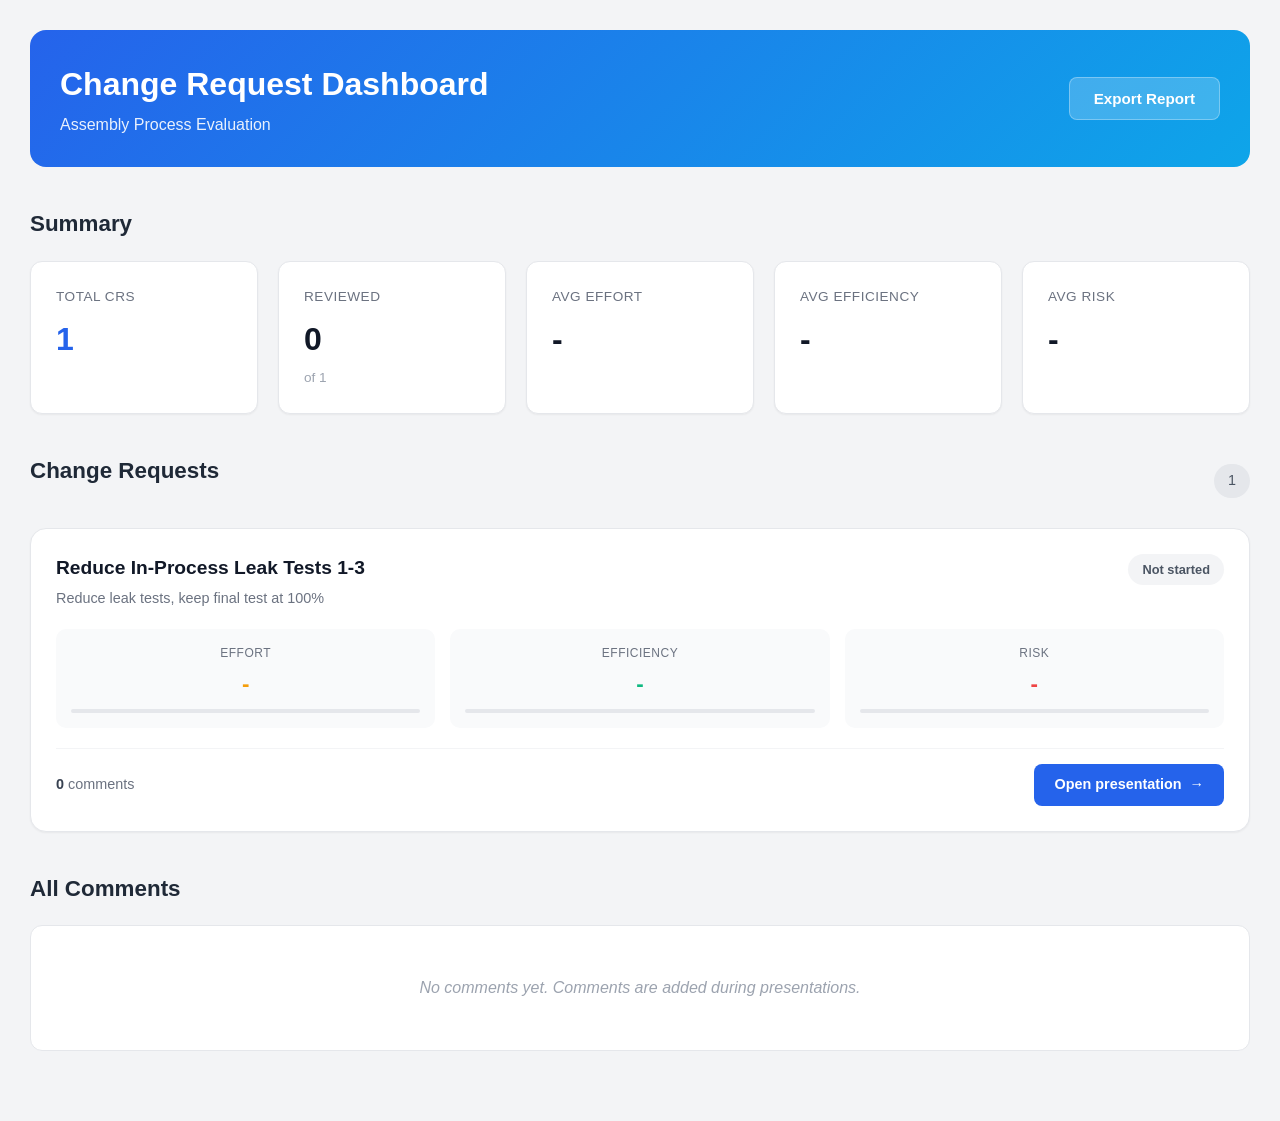
==== commit 5022d1a0: "Update to English and add slide-specific comment bubbles Changes: - All text converted to English (d" ====
--- a/index.html
+++ b/index.html
@@ -1,5 +1,5 @@
 <!DOCTYPE html>
-<html lang="sv">
+<html lang="en">
 <head>
     <meta charset="UTF-8">
     <meta name="viewport" content="width=device-width, initial-scale=1.0">
@@ -15,13 +15,13 @@
                 <p class="header-subtitle">Assembly Process Evaluation</p>
             </div>
             <div class="header-actions">
-                <button class="btn btn-secondary" id="exportBtn">Exportera rapport</button>
+                <button class="btn btn-secondary" id="exportBtn">Export Report</button>
             </div>
         </header>
 
         <!-- Summary Cards -->
         <section class="summary-section">
-            <h2>Sammanfattning</h2>
+            <h2>Summary</h2>
             <div class="summary-grid" id="summaryGrid">
                 <!-- Populated by JavaScript -->
             </div>
@@ -31,7 +31,7 @@
         <section class="cr-section">
             <div class="section-header">
                 <h2>Change Requests</h2>
-                <span class="cr-count" id="crCount">0 st</span>
+                <span class="cr-count" id="crCount">0</span>
             </div>
 
             <div class="cr-list" id="crList">
@@ -41,9 +41,9 @@
 
         <!-- Comments Overview -->
         <section class="comments-section">
-            <h2>Alla kommentarer</h2>
+            <h2>All Comments</h2>
             <div class="comments-list" id="allComments">
-                <p class="empty-state">Inga kommentarer ännu. Kommentarer läggs till under presentationer.</p>
+                <p class="empty-state">No comments yet. Comments are added during presentations.</p>
             </div>
         </section>
     </div>
@@ -52,7 +52,7 @@
     <div class="modal" id="crModal">
         <div class="modal-content">
             <div class="modal-header">
-                <h3 id="modalTitle">CR Detaljer</h3>
+                <h3 id="modalTitle">CR Details</h3>
                 <button class="modal-close" id="modalClose">&times;</button>
             </div>
             <div class="modal-body" id="modalBody">
